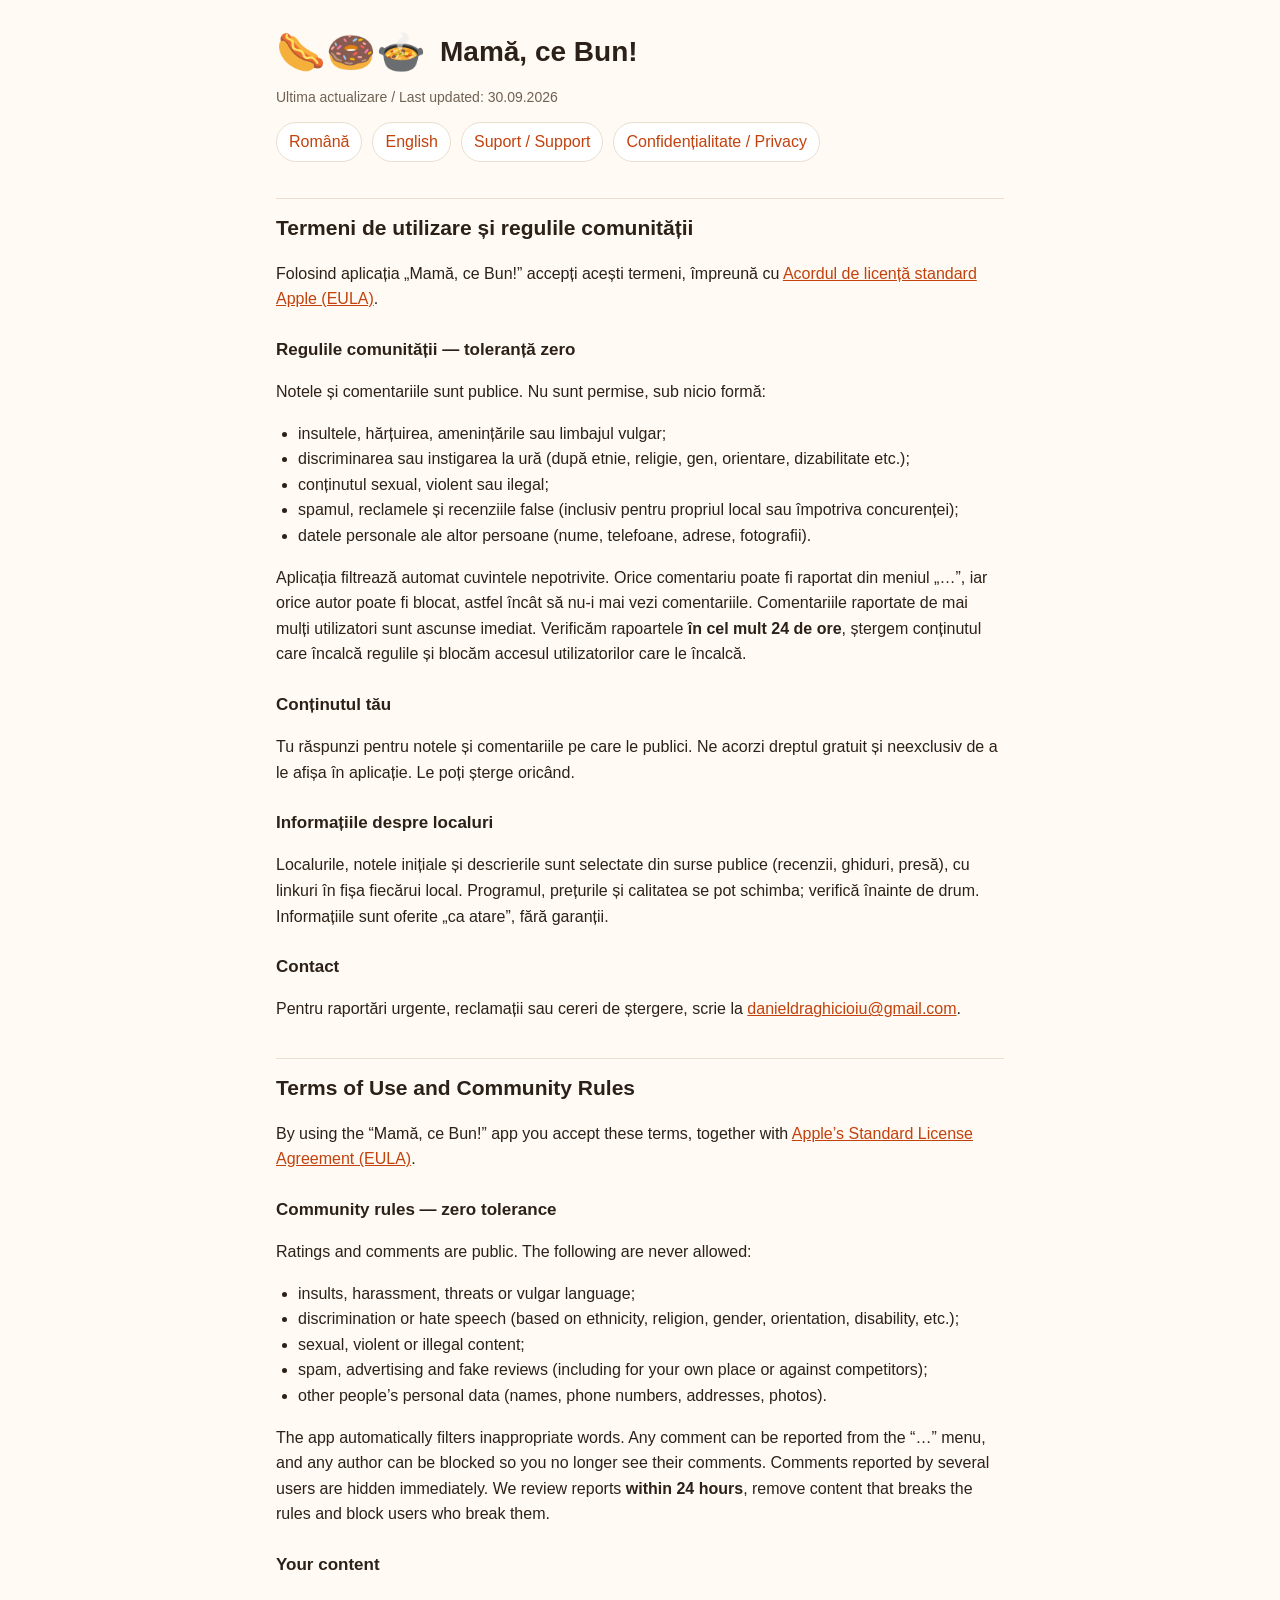
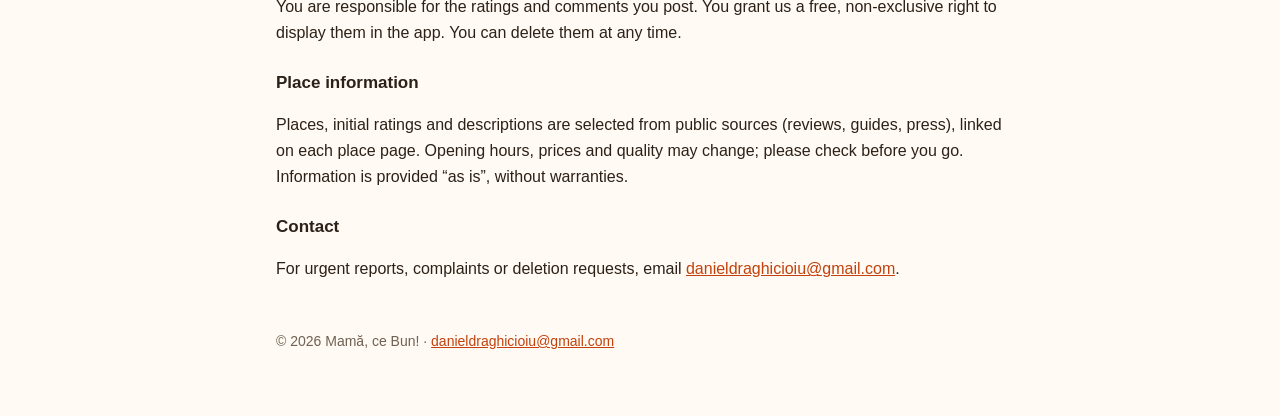
==== terms.html @ e1de9985 "Pagini: confidentialitate, termeni, suport" ====
<!doctype html>
<html lang="ro">
<head>
<meta charset="utf-8">
<meta name="viewport" content="width=device-width, initial-scale=1">
<title>Termeni și regulile comunității · Mamă, ce Bun!</title>
<link rel="stylesheet" href="style.css">
</head>
<body>
<main>
<header><span class="logo">🌭🍩🍲</span><h1>Mamă, ce Bun!</h1></header>
<p class="muted">Ultima actualizare / Last updated: 30.09.2026</p>
<nav class="lang"><a href="#ro">Română</a><a href="#en">English</a><a href="index.html">Suport / Support</a><a href="privacy.html">Confidențialitate / Privacy</a></nav>

<section id="ro" lang="ro">
<h2>Termeni de utilizare și regulile comunității</h2>
<p>Folosind aplicația „Mamă, ce Bun!” accepți acești termeni, împreună cu <a href="https://www.apple.com/legal/internet-services/itunes/dev/stdeula/">Acordul de licență standard Apple (EULA)</a>.</p>

<h3>Regulile comunității — toleranță zero</h3>
<p>Notele și comentariile sunt publice. Nu sunt permise, sub nicio formă:</p>
<ul>
<li>insultele, hărțuirea, amenințările sau limbajul vulgar;</li>
<li>discriminarea sau instigarea la ură (după etnie, religie, gen, orientare, dizabilitate etc.);</li>
<li>conținutul sexual, violent sau ilegal;</li>
<li>spamul, reclamele și recenziile false (inclusiv pentru propriul local sau împotriva concurenței);</li>
<li>datele personale ale altor persoane (nume, telefoane, adrese, fotografii).</li>
</ul>
<p>Aplicația filtrează automat cuvintele nepotrivite. Orice comentariu poate fi raportat din meniul „…”, iar orice autor poate fi blocat, astfel încât să nu-i mai vezi comentariile. Comentariile raportate de mai mulți utilizatori sunt ascunse imediat. Verificăm rapoartele <strong>în cel mult 24 de ore</strong>, ștergem conținutul care încalcă regulile și blocăm accesul utilizatorilor care le încalcă.</p>

<h3>Conținutul tău</h3>
<p>Tu răspunzi pentru notele și comentariile pe care le publici. Ne acorzi dreptul gratuit și neexclusiv de a le afișa în aplicație. Le poți șterge oricând.</p>

<h3>Informațiile despre localuri</h3>
<p>Localurile, notele inițiale și descrierile sunt selectate din surse publice (recenzii, ghiduri, presă), cu linkuri în fișa fiecărui local. Programul, prețurile și calitatea se pot schimba; verifică înainte de drum. Informațiile sunt oferite „ca atare”, fără garanții.</p>

<h3>Contact</h3>
<p>Pentru raportări urgente, reclamații sau cereri de ștergere, scrie la <a href="mailto:danieldraghicioiu@gmail.com">danieldraghicioiu@gmail.com</a>.</p>
</section>

<section id="en" lang="en">
<h2>Terms of Use and Community Rules</h2>
<p>By using the “Mamă, ce Bun!” app you accept these terms, together with <a href="https://www.apple.com/legal/internet-services/itunes/dev/stdeula/">Apple’s Standard License Agreement (EULA)</a>.</p>

<h3>Community rules — zero tolerance</h3>
<p>Ratings and comments are public. The following are never allowed:</p>
<ul>
<li>insults, harassment, threats or vulgar language;</li>
<li>discrimination or hate speech (based on ethnicity, religion, gender, orientation, disability, etc.);</li>
<li>sexual, violent or illegal content;</li>
<li>spam, advertising and fake reviews (including for your own place or against competitors);</li>
<li>other people’s personal data (names, phone numbers, addresses, photos).</li>
</ul>
<p>The app automatically filters inappropriate words. Any comment can be reported from the “…” menu, and any author can be blocked so you no longer see their comments. Comments reported by several users are hidden immediately. We review reports <strong>within 24 hours</strong>, remove content that breaks the rules and block users who break them.</p>

<h3>Your content</h3>
<p>You are responsible for the ratings and comments you post. You grant us a free, non-exclusive right to display them in the app. You can delete them at any time.</p>

<h3>Place information</h3>
<p>Places, initial ratings and descriptions are selected from public sources (reviews, guides, press), linked on each place page. Opening hours, prices and quality may change; please check before you go. Information is provided “as is”, without warranties.</p>

<h3>Contact</h3>
<p>For urgent reports, complaints or deletion requests, email <a href="mailto:danieldraghicioiu@gmail.com">danieldraghicioiu@gmail.com</a>.</p>
</section>

<footer>© 2026 Mamă, ce Bun! · <a href="mailto:danieldraghicioiu@gmail.com">danieldraghicioiu@gmail.com</a></footer>
</main>
</body>
</html>
---- style.css ----
:root{--bg:#fffaf3;--fg:#2b2118;--muted:#6f6153;--accent:#c2410c;--card:#ffffff;--line:#eadfce}
@media (prefers-color-scheme:dark){:root{--bg:#1b1612;--fg:#f3ebe1;--muted:#b8aa99;--accent:#fb923c;--card:#241d18;--line:#3a3029}}
*{box-sizing:border-box}
body{margin:0;background:var(--bg);color:var(--fg);font:16px/1.6 -apple-system,BlinkMacSystemFont,"Segoe UI",Roboto,Helvetica,Arial,sans-serif}
main{max-width:760px;margin:0 auto;padding:32px 16px 64px}
header{display:flex;align-items:center;gap:14px;margin-bottom:8px}
header .logo{font-size:40px;line-height:1}
h1{font-size:28px;line-height:1.2;margin:0}
h2{font-size:21px;margin:36px 0 8px;padding-top:12px;border-top:1px solid var(--line)}
h3{font-size:17px;margin:24px 0 4px}
p,li{color:var(--fg)}
.muted{color:var(--muted);font-size:14px}
a{color:var(--accent)}
nav.lang{margin:12px 0 24px;display:flex;gap:10px;flex-wrap:wrap}
nav.lang a,nav.links a{display:inline-block;padding:6px 12px;border:1px solid var(--line);border-radius:999px;text-decoration:none;background:var(--card)}
nav.links{display:flex;gap:10px;flex-wrap:wrap;margin:20px 0}
.card{background:var(--card);border:1px solid var(--line);border-radius:16px;padding:16px 18px;margin:16px 0}
ul{padding-left:22px}
footer{margin-top:48px;color:var(--muted);font-size:14px}
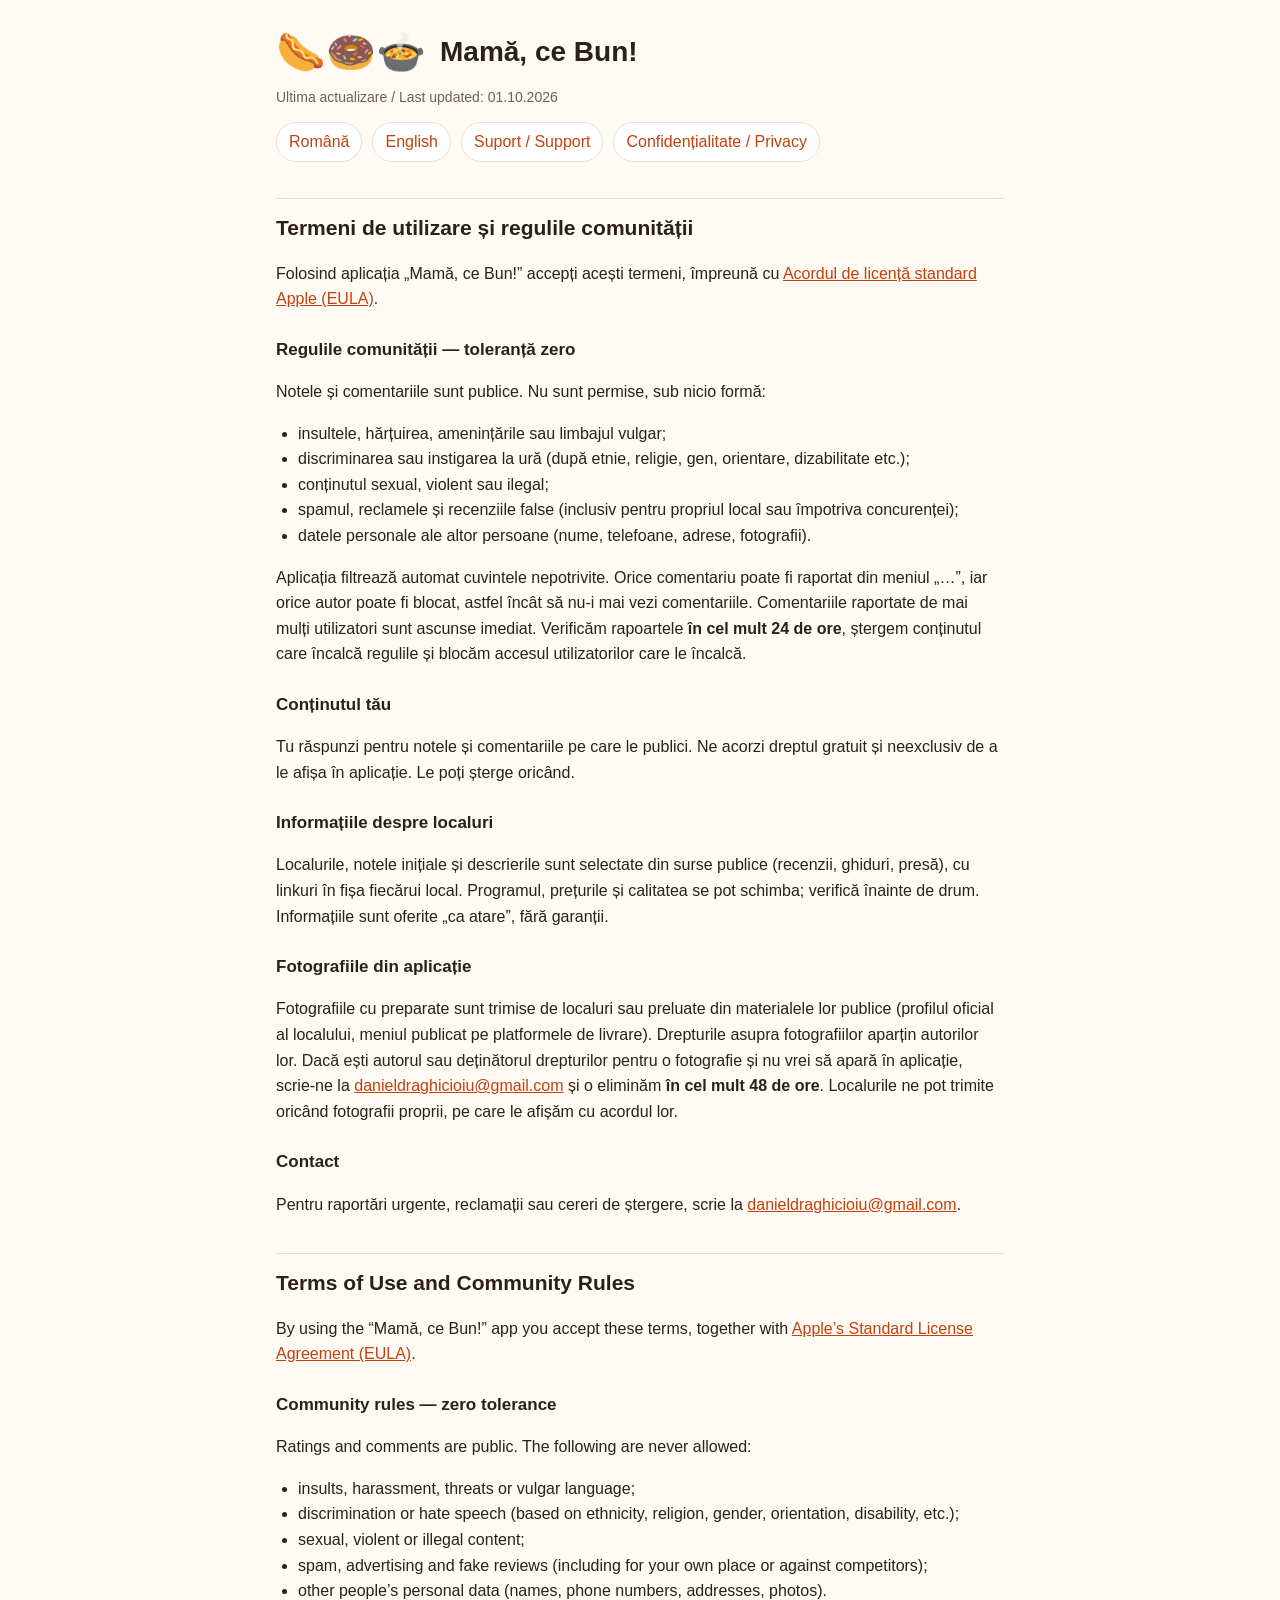
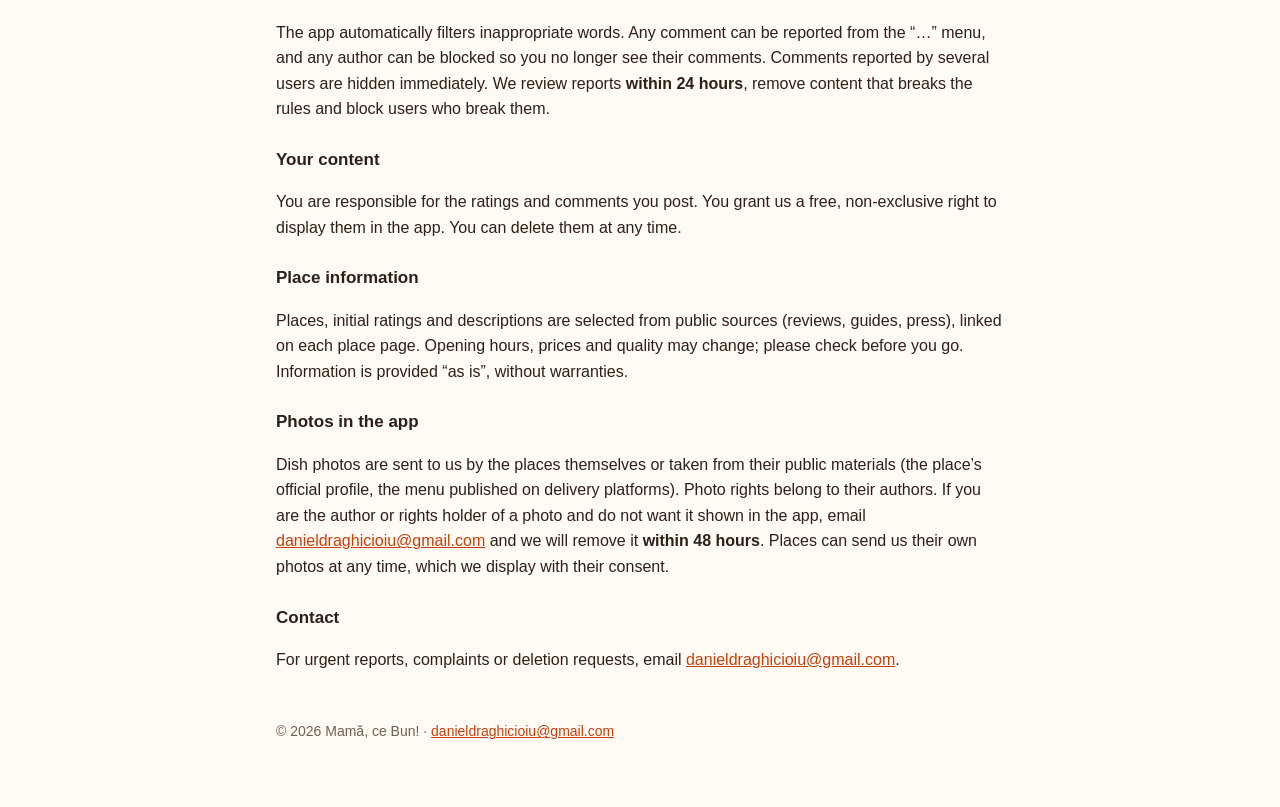
==== commit 52dd6c16: "Termeni: regula de eliminare a pozelor la cerere" ====
--- a/terms.html
+++ b/terms.html
@@ -9,7 +9,7 @@
 <body>
 <main>
 <header><span class="logo">🌭🍩🍲</span><h1>Mamă, ce Bun!</h1></header>
-<p class="muted">Ultima actualizare / Last updated: 30.09.2026</p>
+<p class="muted">Ultima actualizare / Last updated: 01.10.2026</p>
 <nav class="lang"><a href="#ro">Română</a><a href="#en">English</a><a href="index.html">Suport / Support</a><a href="privacy.html">Confidențialitate / Privacy</a></nav>
 
 <section id="ro" lang="ro">
@@ -32,6 +32,9 @@
 
 <h3>Informațiile despre localuri</h3>
 <p>Localurile, notele inițiale și descrierile sunt selectate din surse publice (recenzii, ghiduri, presă), cu linkuri în fișa fiecărui local. Programul, prețurile și calitatea se pot schimba; verifică înainte de drum. Informațiile sunt oferite „ca atare”, fără garanții.</p>
+
+<h3>Fotografiile din aplicație</h3>
+<p>Fotografiile cu preparate sunt trimise de localuri sau preluate din materialele lor publice (profilul oficial al localului, meniul publicat pe platformele de livrare). Drepturile asupra fotografiilor aparțin autorilor lor. Dacă ești autorul sau deținătorul drepturilor pentru o fotografie și nu vrei să apară în aplicație, scrie-ne la <a href="mailto:danieldraghicioiu@gmail.com">danieldraghicioiu@gmail.com</a> și o eliminăm <strong>în cel mult 48 de ore</strong>. Localurile ne pot trimite oricând fotografii proprii, pe care le afișăm cu acordul lor.</p>
 
 <h3>Contact</h3>
 <p>Pentru raportări urgente, reclamații sau cereri de ștergere, scrie la <a href="mailto:danieldraghicioiu@gmail.com">danieldraghicioiu@gmail.com</a>.</p>
@@ -58,6 +61,9 @@
 <h3>Place information</h3>
 <p>Places, initial ratings and descriptions are selected from public sources (reviews, guides, press), linked on each place page. Opening hours, prices and quality may change; please check before you go. Information is provided “as is”, without warranties.</p>
 
+<h3>Photos in the app</h3>
+<p>Dish photos are sent to us by the places themselves or taken from their public materials (the place’s official profile, the menu published on delivery platforms). Photo rights belong to their authors. If you are the author or rights holder of a photo and do not want it shown in the app, email <a href="mailto:danieldraghicioiu@gmail.com">danieldraghicioiu@gmail.com</a> and we will remove it <strong>within 48 hours</strong>. Places can send us their own photos at any time, which we display with their consent.</p>
+
 <h3>Contact</h3>
 <p>For urgent reports, complaints or deletion requests, email <a href="mailto:danieldraghicioiu@gmail.com">danieldraghicioiu@gmail.com</a>.</p>
 </section>
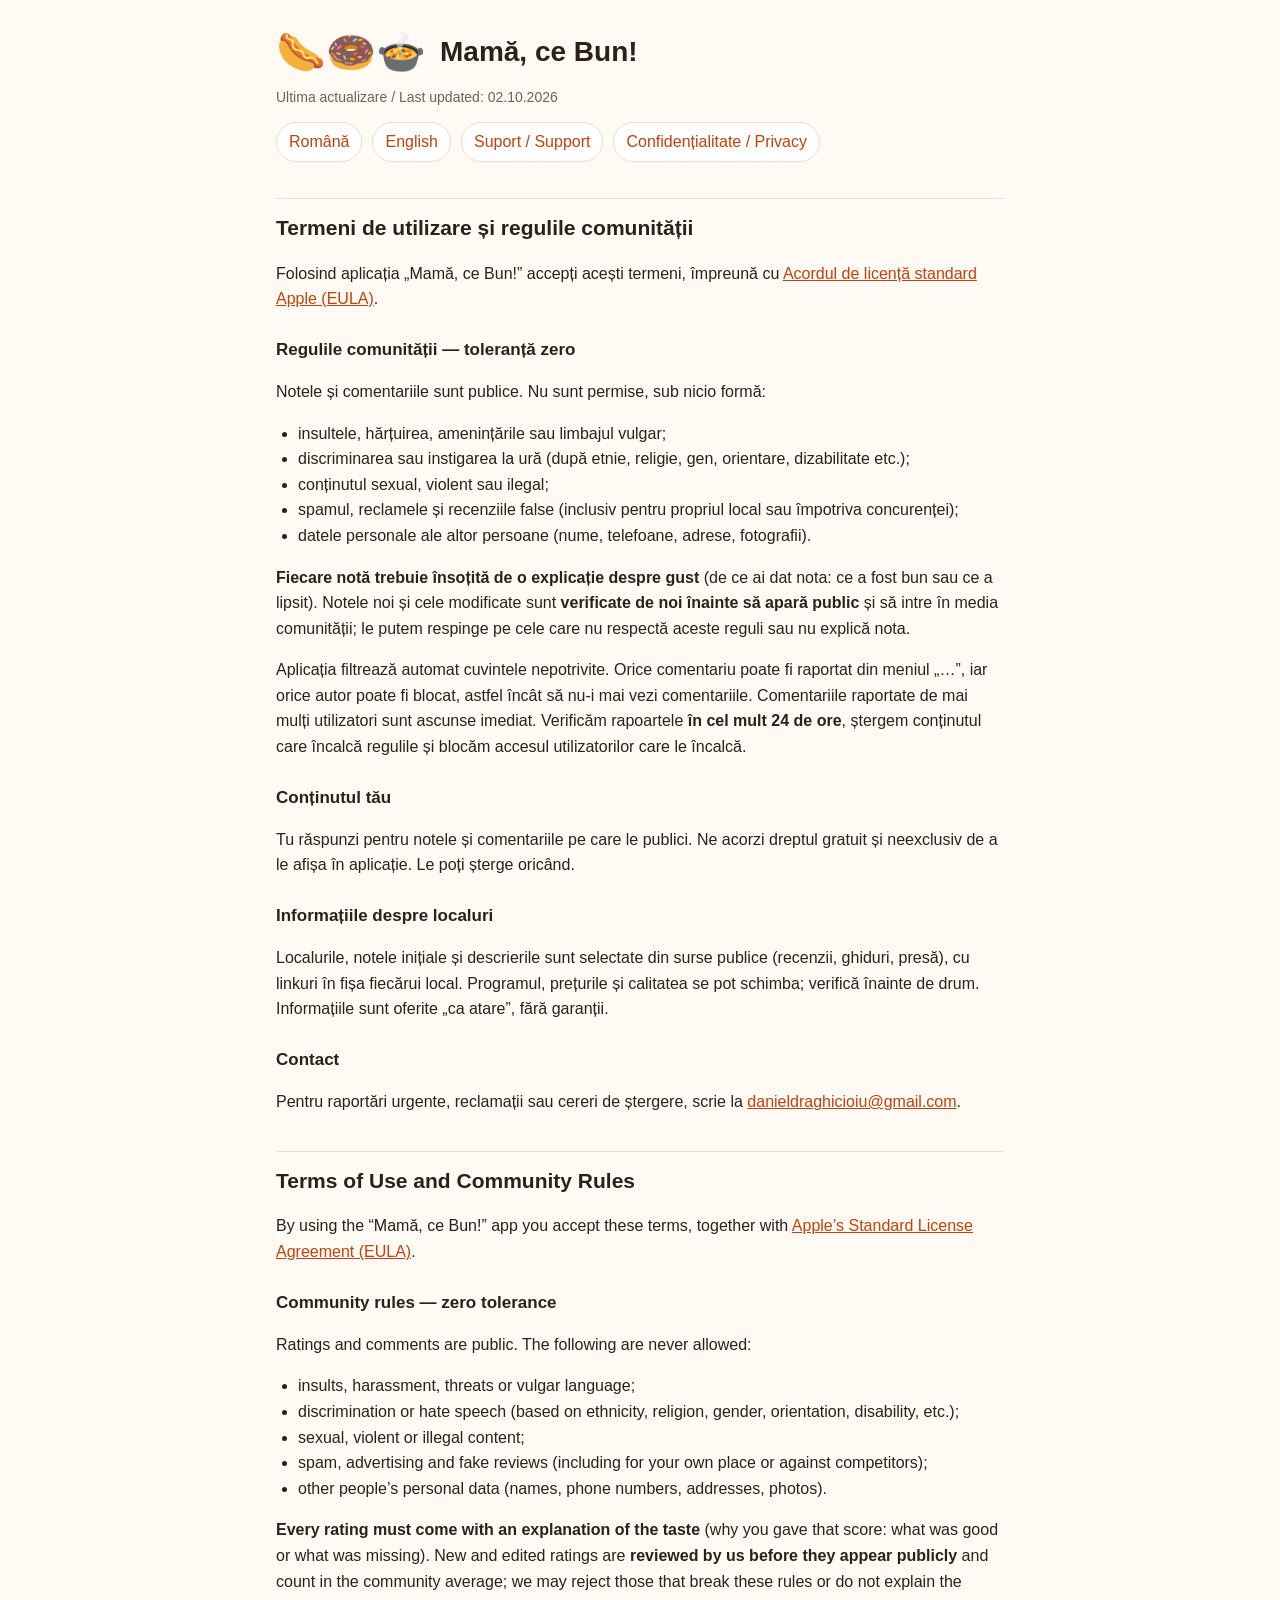
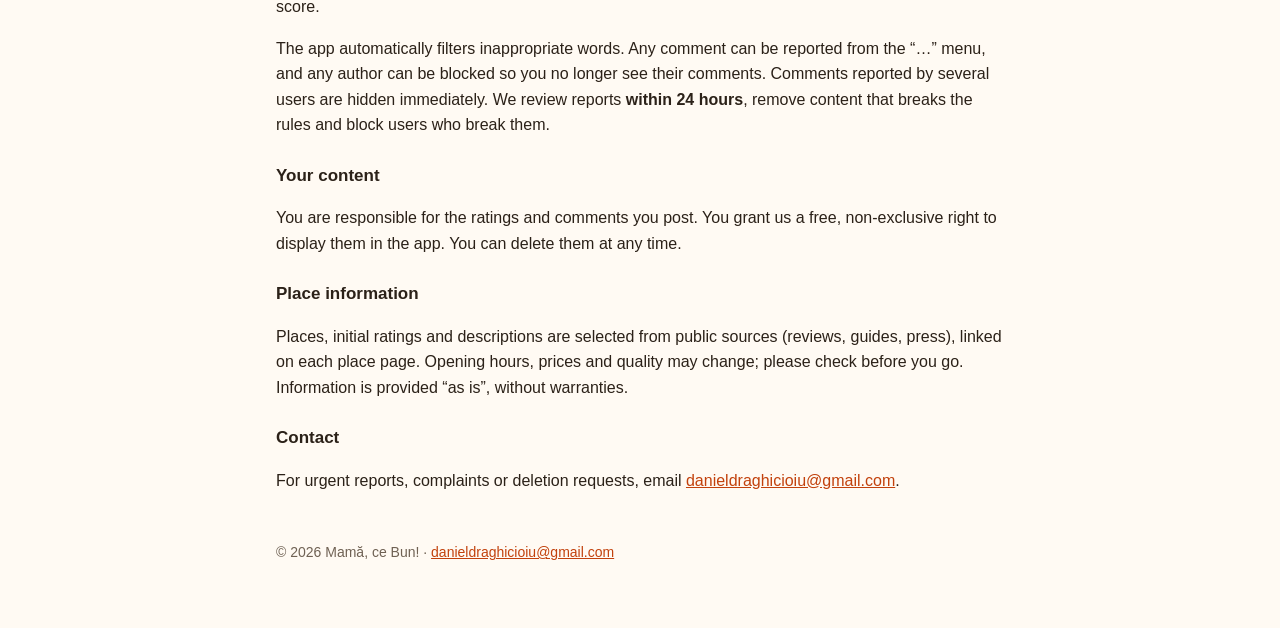
==== commit 568234ac: "Add files via upload" ====
--- a/terms.html
+++ b/terms.html
@@ -9,7 +9,7 @@
 <body>
 <main>
 <header><span class="logo">🌭🍩🍲</span><h1>Mamă, ce Bun!</h1></header>
-<p class="muted">Ultima actualizare / Last updated: 01.10.2026</p>
+<p class="muted">Ultima actualizare / Last updated: 02.10.2026</p>
 <nav class="lang"><a href="#ro">Română</a><a href="#en">English</a><a href="index.html">Suport / Support</a><a href="privacy.html">Confidențialitate / Privacy</a></nav>
 
 <section id="ro" lang="ro">
@@ -25,6 +25,7 @@
 <li>spamul, reclamele și recenziile false (inclusiv pentru propriul local sau împotriva concurenței);</li>
 <li>datele personale ale altor persoane (nume, telefoane, adrese, fotografii).</li>
 </ul>
+<p><strong>Fiecare notă trebuie însoțită de o explicație despre gust</strong> (de ce ai dat nota: ce a fost bun sau ce a lipsit). Notele noi și cele modificate sunt <strong>verificate de noi înainte să apară public</strong> și să intre în media comunității; le putem respinge pe cele care nu respectă aceste reguli sau nu explică nota.</p>
 <p>Aplicația filtrează automat cuvintele nepotrivite. Orice comentariu poate fi raportat din meniul „…”, iar orice autor poate fi blocat, astfel încât să nu-i mai vezi comentariile. Comentariile raportate de mai mulți utilizatori sunt ascunse imediat. Verificăm rapoartele <strong>în cel mult 24 de ore</strong>, ștergem conținutul care încalcă regulile și blocăm accesul utilizatorilor care le încalcă.</p>
 
 <h3>Conținutul tău</h3>
@@ -32,9 +33,6 @@
 
 <h3>Informațiile despre localuri</h3>
 <p>Localurile, notele inițiale și descrierile sunt selectate din surse publice (recenzii, ghiduri, presă), cu linkuri în fișa fiecărui local. Programul, prețurile și calitatea se pot schimba; verifică înainte de drum. Informațiile sunt oferite „ca atare”, fără garanții.</p>
-
-<h3>Fotografiile din aplicație</h3>
-<p>Fotografiile cu preparate sunt trimise de localuri sau preluate din materialele lor publice (profilul oficial al localului, meniul publicat pe platformele de livrare). Drepturile asupra fotografiilor aparțin autorilor lor. Dacă ești autorul sau deținătorul drepturilor pentru o fotografie și nu vrei să apară în aplicație, scrie-ne la <a href="mailto:danieldraghicioiu@gmail.com">danieldraghicioiu@gmail.com</a> și o eliminăm <strong>în cel mult 48 de ore</strong>. Localurile ne pot trimite oricând fotografii proprii, pe care le afișăm cu acordul lor.</p>
 
 <h3>Contact</h3>
 <p>Pentru raportări urgente, reclamații sau cereri de ștergere, scrie la <a href="mailto:danieldraghicioiu@gmail.com">danieldraghicioiu@gmail.com</a>.</p>
@@ -53,6 +51,7 @@
 <li>spam, advertising and fake reviews (including for your own place or against competitors);</li>
 <li>other people’s personal data (names, phone numbers, addresses, photos).</li>
 </ul>
+<p><strong>Every rating must come with an explanation of the taste</strong> (why you gave that score: what was good or what was missing). New and edited ratings are <strong>reviewed by us before they appear publicly</strong> and count in the community average; we may reject those that break these rules or do not explain the score.</p>
 <p>The app automatically filters inappropriate words. Any comment can be reported from the “…” menu, and any author can be blocked so you no longer see their comments. Comments reported by several users are hidden immediately. We review reports <strong>within 24 hours</strong>, remove content that breaks the rules and block users who break them.</p>
 
 <h3>Your content</h3>
@@ -60,9 +59,6 @@
 
 <h3>Place information</h3>
 <p>Places, initial ratings and descriptions are selected from public sources (reviews, guides, press), linked on each place page. Opening hours, prices and quality may change; please check before you go. Information is provided “as is”, without warranties.</p>
-
-<h3>Photos in the app</h3>
-<p>Dish photos are sent to us by the places themselves or taken from their public materials (the place’s official profile, the menu published on delivery platforms). Photo rights belong to their authors. If you are the author or rights holder of a photo and do not want it shown in the app, email <a href="mailto:danieldraghicioiu@gmail.com">danieldraghicioiu@gmail.com</a> and we will remove it <strong>within 48 hours</strong>. Places can send us their own photos at any time, which we display with their consent.</p>
 
 <h3>Contact</h3>
 <p>For urgent reports, complaints or deletion requests, email <a href="mailto:danieldraghicioiu@gmail.com">danieldraghicioiu@gmail.com</a>.</p>
